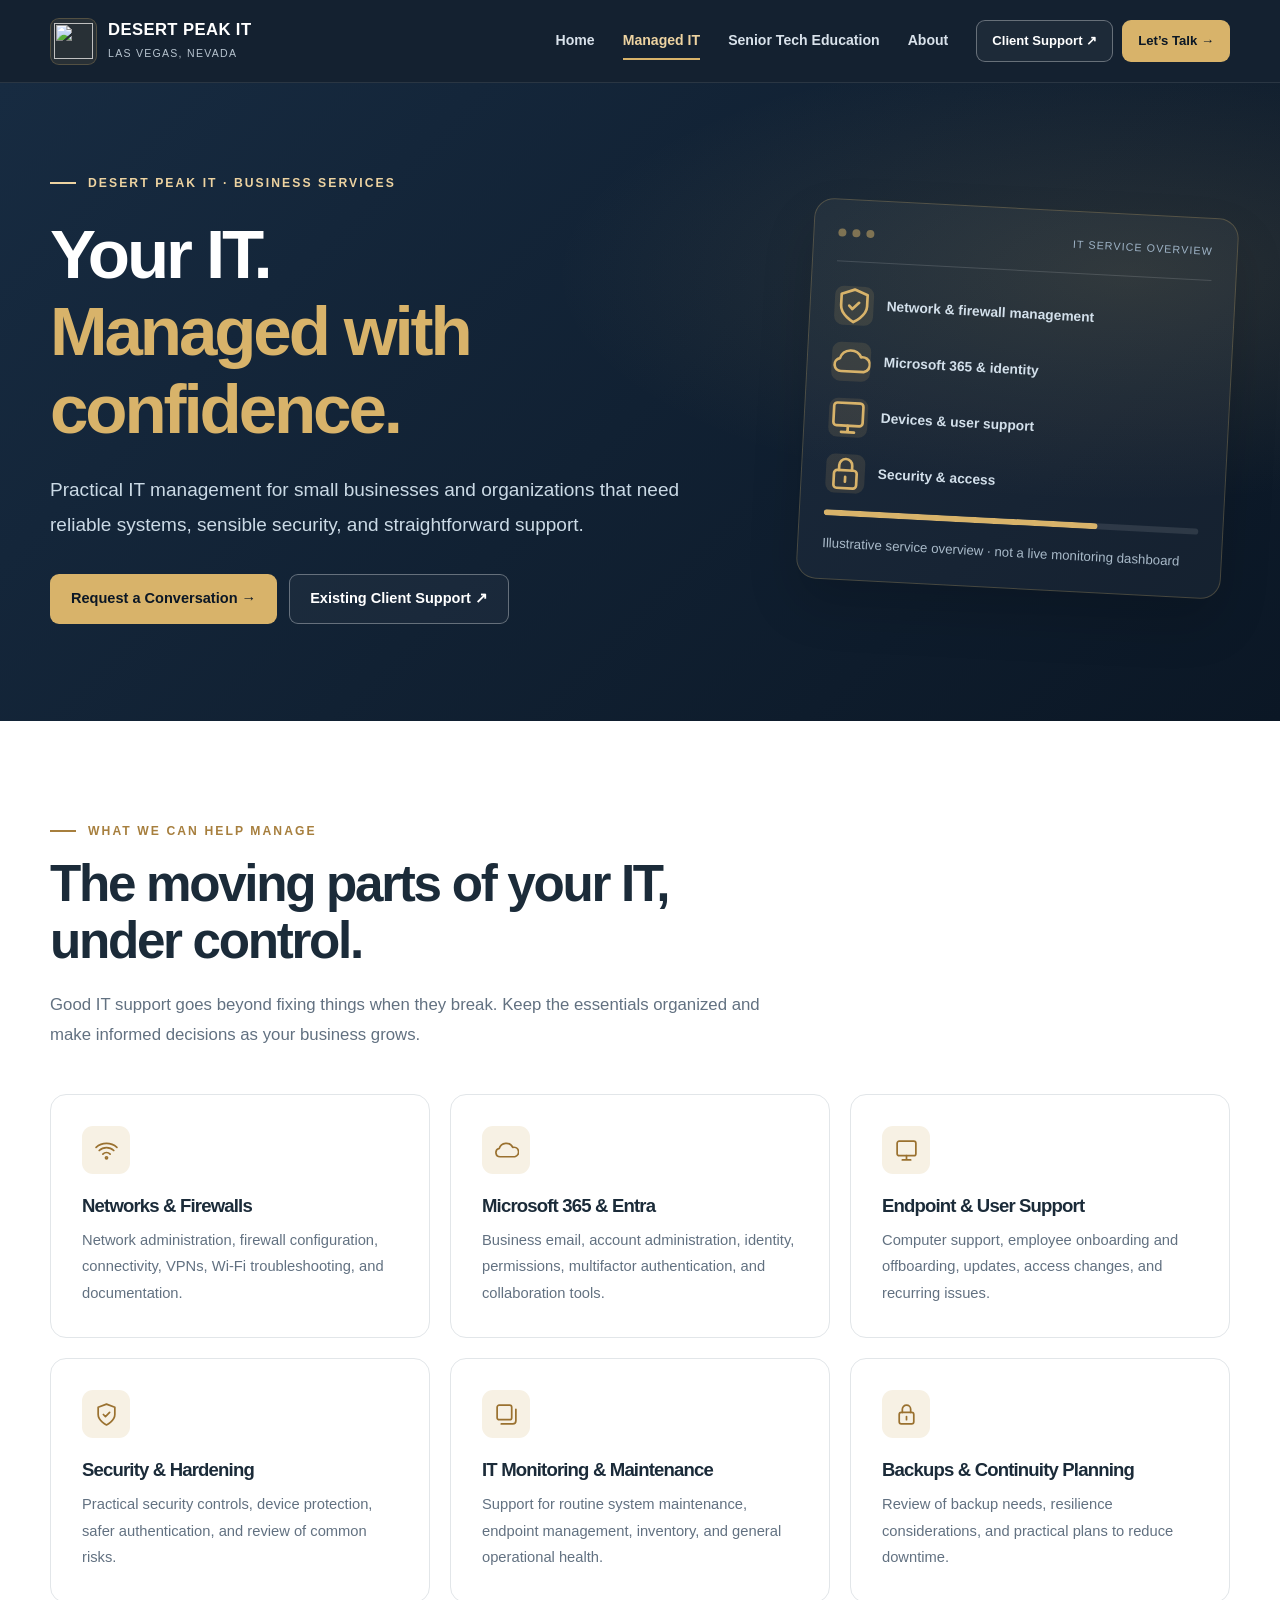
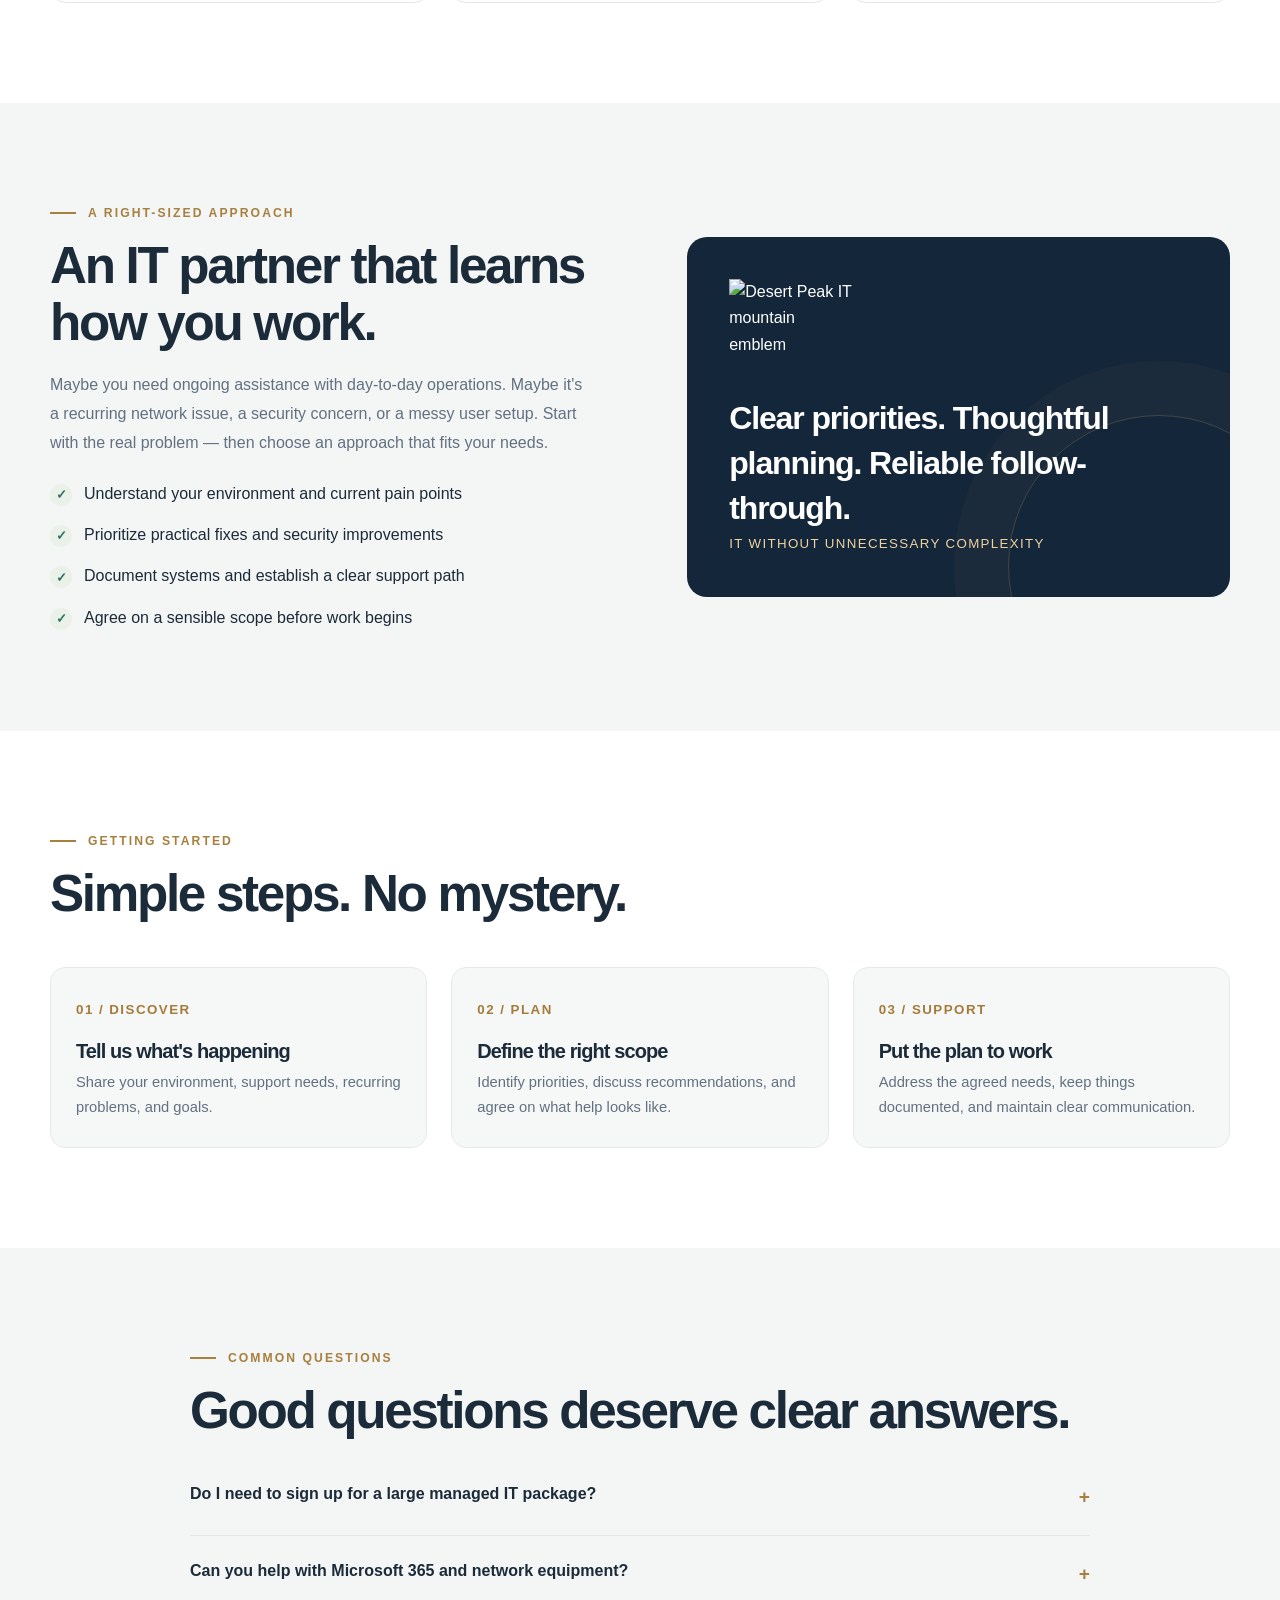
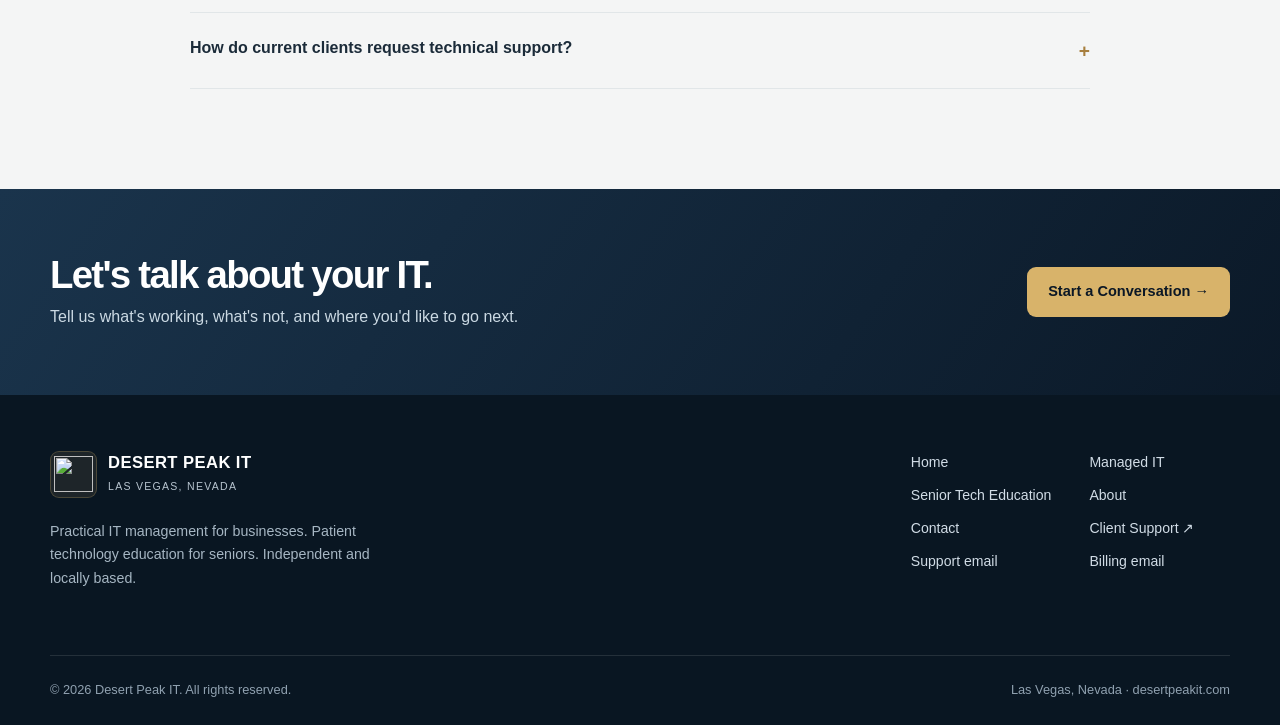
==== managed-it.html @ ee4ab199 "Add files via upload" ====
<!doctype html><html lang="en"><head><meta charset="utf-8"><meta name="viewport" content="width=device-width, initial-scale=1">
 <title>Managed IT Services | Desert Peak IT Las Vegas</title><meta name="description" content="Practical IT management for small businesses: networks, firewalls, Microsoft 365, security, endpoint management, and support in Las Vegas."><meta name="theme-color" content="#14263a">
 <link rel="canonical" href="https://desertpeakit.com/managed-it.html"><meta property="og:type" content="website"><meta property="og:site_name" content="Desert Peak IT"><meta property="og:title" content="Managed IT Services | Desert Peak IT Las Vegas"><meta property="og:description" content="Practical IT management for small businesses: networks, firewalls, Microsoft 365, security, endpoint management, and support in Las Vegas."><meta property="og:url" content="https://desertpeakit.com/managed-it.html"><meta property="og:image" content="https://desertpeakit.com/assets/desert-peak-original-logo.png">
 <link rel="icon" type="image/png" href="assets/logo-mark-gold.png"><link rel="stylesheet" href="styles.css"></head><body class="page-business">
 <a class="skip-link" href="#main">Skip to content</a>
 <header class="site-header"><div class="container nav">
 <a class="brand" href="./index.html" aria-label="Desert Peak IT, homepage"><span class="brand-icon"><img src="assets/logo-mark-gold.png" alt="" width="39" height="36"></span><span><span class="brand-name">DESERT PEAK IT</span><span class="brand-loc">LAS VEGAS, NEVADA</span></span></a>
 <button class="menu-toggle" type="button" data-menu-toggle aria-expanded="false" aria-controls="main-nav">☰ Menu</button>
 <nav class="nav-links" id="main-nav" data-main-nav aria-label="Main navigation">
 <a href="./index.html">Home</a>
 <a href="./managed-it.html" aria-current="page">Managed IT</a>
 <a href="./senior-tech.html">Senior Tech Education</a>
 <a href="./index.html#about">About</a>
 <div class="nav-actions"><a class="button button-outline button-sm" href="https://desertpeakit.atlassian.net/servicedesk/" target="_blank" rel="noopener noreferrer">Client Support ↗</a><a class="button button-primary button-sm" href="./index.html#contact">Let’s Talk →</a></div>
 </nav></div></header><main id="main">
<section class="page-hero"><div class="container page-hero-grid"><div><div class="eyebrow">Desert Peak IT · Business Services</div><h1>Your IT.<br><span class="accent">Managed with confidence.</span></h1><p class="lead">Practical IT management for small businesses and organizations that need reliable systems, sensible security, and straightforward support.</p><div class="actions"><a class="button button-primary" href="mailto:Seth@desertpeakit.com?subject=Business%20IT%20Consultation">Request a Conversation →</a><a class="button button-outline" href="https://desertpeakit.atlassian.net/servicedesk/" target="_blank" rel="noopener noreferrer">Existing Client Support ↗</a></div></div><div class="hero-device" aria-label="Illustration of the services managed by Desert Peak IT"><div class="device-top"><i></i><i></i><i></i><span>IT service overview</span></div><div class="device-body"><div class="device-row"><div class="device-icon"><svg viewBox="0 0 24 24" fill="none" stroke="currentColor" stroke-width="1.65" stroke-linecap="round" stroke-linejoin="round" aria-hidden="true"><path d="M12 22s8-4 8-10V5l-8-3-8 3v7c0 6 8 10 8 10Z"/><path d="m9 12 2 2 4-4"/></svg></div><strong>Network &amp; firewall management</strong></div><div class="device-row"><div class="device-icon"><svg viewBox="0 0 24 24" fill="none" stroke="currentColor" stroke-width="1.65" stroke-linecap="round" stroke-linejoin="round" aria-hidden="true"><path d="M20 18H6a4 4 0 0 1-1-7.9A7 7 0 0 1 18 9a4.5 4.5 0 0 1 2 9Z"/></svg></div><strong>Microsoft 365 &amp; identity</strong></div><div class="device-row"><div class="device-icon"><svg viewBox="0 0 24 24" fill="none" stroke="currentColor" stroke-width="1.65" stroke-linecap="round" stroke-linejoin="round" aria-hidden="true"><rect x="3" y="3" width="18" height="14" rx="2"/><path d="M8 21h8M12 17v4"/></svg></div><strong>Devices &amp; user support</strong></div><div class="device-row"><div class="device-icon"><svg viewBox="0 0 24 24" fill="none" stroke="currentColor" stroke-width="1.65" stroke-linecap="round" stroke-linejoin="round" aria-hidden="true"><rect x="5" y="10" width="14" height="11" rx="2"/><path d="M8 10V7a4 4 0 0 1 8 0v3M12 14v3"/></svg></div><strong>Security &amp; access</strong></div><div class="progress-line"></div><span class="legal-note" style="color:#a9bac9">Illustrative service overview · not a live monitoring dashboard</span></div></div></div></section>
<section class="section"><div class="container"><div class="section-head"><div class="eyebrow">What we can help manage</div><h2>The moving parts of your IT, under control.</h2><p>Good IT support goes beyond fixing things when they break. Keep the essentials organized and make informed decisions as your business grows.</p></div><div class="feature-grid">
<article class="feature"><div class="feature-icon"><svg viewBox="0 0 24 24" fill="none" stroke="currentColor" stroke-width="1.65" stroke-linecap="round" stroke-linejoin="round" aria-hidden="true"><path d="M2 9a15 15 0 0 1 20 0M5 12a10 10 0 0 1 14 0M8.5 15.5a5 5 0 0 1 7 0"/><circle cx="12" cy="19" r="1"/></svg></div><h3>Networks & Firewalls</h3><p>Network administration, firewall configuration, connectivity, VPNs, Wi-Fi troubleshooting, and documentation.</p></article>
<article class="feature"><div class="feature-icon"><svg viewBox="0 0 24 24" fill="none" stroke="currentColor" stroke-width="1.65" stroke-linecap="round" stroke-linejoin="round" aria-hidden="true"><path d="M20 18H6a4 4 0 0 1-1-7.9A7 7 0 0 1 18 9a4.5 4.5 0 0 1 2 9Z"/></svg></div><h3>Microsoft 365 & Entra</h3><p>Business email, account administration, identity, permissions, multifactor authentication, and collaboration tools.</p></article>
<article class="feature"><div class="feature-icon"><svg viewBox="0 0 24 24" fill="none" stroke="currentColor" stroke-width="1.65" stroke-linecap="round" stroke-linejoin="round" aria-hidden="true"><rect x="3" y="3" width="18" height="14" rx="2"/><path d="M8 21h8M12 17v4"/></svg></div><h3>Endpoint & User Support</h3><p>Computer support, employee onboarding and offboarding, updates, access changes, and recurring issues.</p></article>
<article class="feature"><div class="feature-icon"><svg viewBox="0 0 24 24" fill="none" stroke="currentColor" stroke-width="1.65" stroke-linecap="round" stroke-linejoin="round" aria-hidden="true"><path d="M12 22s8-4 8-10V5l-8-3-8 3v7c0 6 8 10 8 10Z"/><path d="m9 12 2 2 4-4"/></svg></div><h3>Security & Hardening</h3><p>Practical security controls, device protection, safer authentication, and review of common risks.</p></article>
<article class="feature"><div class="feature-icon"><svg viewBox="0 0 24 24" fill="none" stroke="currentColor" stroke-width="1.65" stroke-linecap="round" stroke-linejoin="round" aria-hidden="true"><rect x="3" y="3" width="14" height="14" rx="2"/><path d="M7 21h11a3 3 0 0 0 3-3V7"/></svg></div><h3>IT Monitoring & Maintenance</h3><p>Support for routine system maintenance, endpoint management, inventory, and general operational health.</p></article>
<article class="feature"><div class="feature-icon"><svg viewBox="0 0 24 24" fill="none" stroke="currentColor" stroke-width="1.65" stroke-linecap="round" stroke-linejoin="round" aria-hidden="true"><rect x="5" y="10" width="14" height="11" rx="2"/><path d="M8 10V7a4 4 0 0 1 8 0v3M12 14v3"/></svg></div><h3>Backups & Continuity Planning</h3><p>Review of backup needs, resilience considerations, and practical plans to reduce downtime.</p></article>
</div></div></section>
<section class="section section-muted"><div class="container split"><div><div class="eyebrow">A right-sized approach</div><h2>An IT partner that learns how you work.</h2><p class="body-copy">Maybe you need ongoing assistance with day-to-day operations. Maybe it's a recurring network issue, a security concern, or a messy user setup. Start with the real problem — then choose an approach that fits your needs.</p><ul class="check-list"><li>Understand your environment and current pain points</li><li>Prioritize practical fixes and security improvements</li><li>Document systems and establish a clear support path</li><li>Agree on a sensible scope before work begins</li></ul></div><div class="statement-card"><img src="assets/logo-mark-gold.png" alt="Desert Peak IT mountain emblem" width="125" height="115"><blockquote>Clear priorities. Thoughtful planning. Reliable follow-through.</blockquote><small>IT without unnecessary complexity</small></div></div></section>
<section class="section"><div class="container"><div class="section-head"><div class="eyebrow">Getting started</div><h2>Simple steps. No mystery.</h2></div><div class="number-grid"><article class="number-card"><small>01 / DISCOVER</small><h3>Tell us what's happening</h3><p>Share your environment, support needs, recurring problems, and goals.</p></article><article class="number-card"><small>02 / PLAN</small><h3>Define the right scope</h3><p>Identify priorities, discuss recommendations, and agree on what help looks like.</p></article><article class="number-card"><small>03 / SUPPORT</small><h3>Put the plan to work</h3><p>Address the agreed needs, keep things documented, and maintain clear communication.</p></article></div></div></section>
<section class="section section-muted"><div class="container faq"><div class="eyebrow">Common questions</div><h2>Good questions deserve clear answers.</h2><details><summary>Do I need to sign up for a large managed IT package?</summary><p>Not necessarily. Start by describing what you need. We can discuss a reasonable service scope before making any commitments.</p></details><details><summary>Can you help with Microsoft 365 and network equipment?</summary><p>Microsoft 365 administration, identity and access, networks, firewall management, and user support are core focus areas.</p></details><details><summary>How do current clients request technical support?</summary><p>Use the <a href="https://desertpeakit.atlassian.net/servicedesk/" target="_blank" rel="noopener noreferrer" style="text-decoration:underline">Desert Peak IT support portal</a> or email Support@desertpeakit.com, depending on your support arrangements.</p></details></div></section>
<section class="cta-band"><div class="container"><div><h2>Let's talk about your IT.</h2><p>Tell us what's working, what's not, and where you'd like to go next.</p></div><a class="button button-primary" href="mailto:Seth@desertpeakit.com?subject=Business%20IT%20Consultation">Start a Conversation →</a></div></section></main><footer class="site-footer"><div class="container"><div class="footer-top">
 <div><a class="brand" href="./index.html" aria-label="Desert Peak IT homepage"><span class="brand-icon"><img src="assets/logo-mark-gold.png" alt="" width="39" height="36"></span><span><span class="brand-name">DESERT PEAK IT</span><span class="brand-loc">LAS VEGAS, NEVADA</span></span></a><p class="footer-blurb">Practical IT management for businesses. Patient technology education for seniors. Independent and locally based.</p></div>
 <nav class="footer-links" aria-label="Footer navigation"><a href="./index.html">Home</a><a href="./managed-it.html">Managed IT</a><a href="./senior-tech.html">Senior Tech Education</a><a href="./index.html#about">About</a><a href="./index.html#contact">Contact</a><a href="https://desertpeakit.atlassian.net/servicedesk/" target="_blank" rel="noopener noreferrer">Client Support ↗</a><a href="mailto:Support@desertpeakit.com">Support email</a><a href="mailto:Billing@desertpeakit.com">Billing email</a></nav>
 </div><div class="footer-bottom"><span>© <span data-year>2026</span> Desert Peak IT. All rights reserved.</span><span>Las Vegas, Nevada · desertpeakit.com</span></div></div></footer><script src="script.js" defer></script></body></html>
---- styles.css ----
/* Desert Peak IT | static site, no framework or external dependencies */
:root{--navy:#14263a;--navy-dark:#0b1725;--navy-mid:#1b334b;--gold:#d8b36a;--gold-light:#edd3a1;--cream:#f8f5ed;--paper:#f3f5f6;--ink:#1b2b39;--muted:#627181;--line:rgba(20,38,58,.13);--radius:20px;--max:1180px}
*{box-sizing:border-box}html{scroll-behavior:smooth;scroll-padding-top:95px}body{margin:0;font-family:Inter,ui-sans-serif,-apple-system,BlinkMacSystemFont,"Segoe UI",Arial,sans-serif;color:var(--ink);background:#fff;line-height:1.65;-webkit-font-smoothing:antialiased}a{color:inherit;text-decoration:none}img{max-width:100%;display:block}button{font:inherit}a:focus-visible,button:focus-visible{outline:3px solid var(--gold);outline-offset:4px}.container{width:min(var(--max),calc(100% - 48px));margin-inline:auto}.skip-link{position:absolute;top:-100px;left:12px;z-index:999;padding:10px 16px;background:#fff;color:var(--ink)}.skip-link:focus{top:12px}.eyebrow{color:#a77f3e;font-size:.76rem;font-weight:800;letter-spacing:.17em;text-transform:uppercase;display:flex;align-items:center;gap:12px}.eyebrow:before{content:"";width:26px;height:2px;background:currentColor;flex:none}.eyebrow.light{color:var(--gold-light)}h1,h2,h3,p{margin-top:0}h1,h2,h3{letter-spacing:-.045em;line-height:1.12}h1{font-size:clamp(3.1rem,6.1vw,5.55rem);font-weight:810;margin:23px 0 25px}h2{font-size:clamp(2.15rem,4vw,3.55rem);margin:14px 0 20px}h3{font-size:1.25rem;margin:0 0 10px}.lead{font-size:clamp(1.04rem,1.55vw,1.19rem);line-height:1.8}.body-copy{color:var(--muted);line-height:1.8}.accent{color:var(--gold)}.button{display:inline-flex;align-items:center;justify-content:center;gap:12px;min-height:50px;padding:13px 20px;border-radius:9px;border:1px solid transparent;font-size:.91rem;font-weight:750;line-height:1.35;transition:transform .2s,background .2s,border-color .2s,box-shadow .2s;cursor:pointer}.button:hover{transform:translateY(-2px)}.button-primary{background:var(--gold);color:var(--navy-dark)}.button-primary:hover{background:var(--gold-light);box-shadow:0 9px 24px rgba(216,179,106,.17)}.button-outline{border-color:rgba(255,255,255,.33);color:#fff;background:rgba(255,255,255,.04)}.button-outline:hover{background:rgba(255,255,255,.11)}.button-ink{background:var(--navy);color:#fff}.button-ink:hover{background:var(--navy-mid)}.button-soft{background:#fff;color:var(--ink);border-color:#d9e1e8}.button-soft:hover{border-color:var(--gold)}.button-sm{padding:10px 15px;min-height:42px;font-size:.82rem}.site-header{position:sticky;top:0;z-index:100;background:rgba(13,26,42,.97);border-bottom:1px solid rgba(255,255,255,.095);backdrop-filter:blur(15px)}.nav{min-height:82px;display:flex;align-items:center;justify-content:space-between;gap:22px}.brand{display:inline-flex;gap:11px;align-items:center;flex:none}.brand-icon{width:47px;height:47px;display:grid;place-items:center;background:rgba(216,179,106,.10);border:1px solid rgba(216,179,106,.24);border-radius:9px}.brand-icon img{width:39px;height:36px;object-fit:contain}.brand-name{display:block;font-size:1.04rem;font-weight:850;color:white;line-height:1.18;letter-spacing:.025em}.brand-loc{display:block;font-size:.66rem;color:#b7c4cf;letter-spacing:.12em;text-transform:uppercase;margin-top:5px}.nav-links{display:flex;align-items:center;gap:28px;color:#d9e2eb;font-size:.88rem;font-weight:550}.nav-links>a:not(.button){padding:10px 0;position:relative}.nav-links>a:not(.button):hover,.nav-links>a[aria-current="page"]{color:var(--gold-light)}.nav-links>a[aria-current="page"]:after{content:"";position:absolute;bottom:3px;left:0;right:0;height:2px;background:var(--gold)}.nav-actions{display:flex;gap:9px;align-items:center}.menu-toggle{display:none;border:1px solid rgba(255,255,255,.3);border-radius:9px;color:#fff;background:transparent;padding:11px 14px;cursor:pointer}.hero{background:radial-gradient(ellipse at 74% 22%,rgba(216,179,106,.13),transparent 39%),linear-gradient(135deg,#14263a 0%,#0b1725 84%);color:white;position:relative;overflow:hidden}.hero:after{content:"";position:absolute;inset:auto -200px -330px auto;width:650px;height:650px;border:1px solid rgba(216,179,106,.13);border-radius:50%;box-shadow:0 0 0 66px rgba(216,179,106,.025),0 0 0 135px rgba(216,179,106,.018);pointer-events:none}.hero-content{position:relative;z-index:1;display:grid;grid-template-columns:1.06fr .94fr;align-items:center;gap:6%;padding:102px 0 108px}.hero-copy{max-width:610px}.hero-copy .lead{color:#c8d6e3;max-width:555px}.hero .eyebrow{color:var(--gold-light)}.actions{display:flex;gap:12px;flex-wrap:wrap;margin-top:32px}.small-note{font-size:.83rem;color:#adbfd0;margin-top:25px}.hero-art{min-height:455px;display:flex;align-items:center;justify-content:center;position:relative}.orbit{position:absolute;border:1px solid rgba(216,179,106,.20);border-radius:50%;aspect-ratio:1}.orbit.o1{width:88%;max-width:440px}.orbit.o2{width:67%;max-width:335px}.orbit.o3{width:46%;max-width:245px}.orbit-dot{width:9px;height:9px;border-radius:50%;background:var(--gold);position:absolute;z-index:1;box-shadow:0 0 24px rgba(216,179,106,.65)}.orbit-dot.d1{top:12%;right:24%}.orbit-dot.d2{bottom:19%;left:11%}.brand-hero{position:relative;z-index:2;display:grid;place-items:center;width:52%;aspect-ratio:1;border:1px solid rgba(216,179,106,.32);border-radius:24px;background:linear-gradient(150deg,rgba(255,255,255,.11),rgba(255,255,255,.017));box-shadow:0 28px 90px rgba(0,0,0,.32);backdrop-filter:blur(6px);transform:rotate(-4deg)}.brand-hero img{width:78%;filter:drop-shadow(0 14px 24px rgba(0,0,0,.14));transform:rotate(4deg)}.floating-chip{position:absolute;z-index:4;display:flex;align-items:center;gap:10px;background:#1c3349;border:1px solid rgba(255,255,255,.13);box-shadow:0 12px 30px rgba(0,0,0,.24);padding:11px 16px;border-radius:11px;color:#ecf3f7;font-size:.78rem;font-weight:650}.floating-chip svg{width:19px;height:19px;color:var(--gold)}.floating-chip.one{top:16%;left:-2%}.floating-chip.two{right:-3%;bottom:19%}.trust-strip{background:#0e1d2d;border-top:1px solid rgba(255,255,255,.07);color:#c8d5df;padding:21px 0}.trust-strip .container{display:flex;align-items:center;justify-content:space-between;gap:20px;flex-wrap:wrap;font-size:.82rem}.trust-strip strong{color:var(--gold-light);font-size:.72rem;text-transform:uppercase;letter-spacing:.12em}.trust-strip span{display:flex;gap:9px;align-items:center}.trust-strip span:before{content:"✦";color:var(--gold);font-size:.72rem}.section{padding:100px 0}.section-tight{padding:75px 0}.section-muted{background:#f4f5f5}.section-dark{background:var(--navy);color:#fff}.section-cream{background:var(--cream)}.section-head{max-width:740px;margin-bottom:44px}.section-head p{color:var(--muted);font-size:1.05rem;line-height:1.8}.section-dark .section-head p{color:#c2d0de}.two-paths{display:grid;grid-template-columns:1fr 1fr;gap:22px}.path-card{min-height:400px;border-radius:20px;display:flex;flex-direction:column;justify-content:space-between;padding:34px;position:relative;overflow:hidden;transition:transform .25s,box-shadow .25s}.path-card:hover{transform:translateY(-5px);box-shadow:0 18px 38px rgba(14,30,46,.12)}.path-card.business{background:#162b41;color:white}.path-card.business:after{content:"";position:absolute;width:345px;height:345px;border:1px solid rgba(216,179,106,.19);border-radius:50%;right:-160px;top:-125px;box-shadow:0 0 0 55px rgba(216,179,106,.04)}.path-card.education{background:#e9eee7;color:#243b36}.path-card.education:after{content:"";position:absolute;width:290px;height:290px;border:1px solid rgba(66,111,97,.23);border-radius:50%;right:-123px;top:-83px;box-shadow:0 0 0 46px rgba(66,111,97,.04)}.path-card>*{position:relative;z-index:1}.path-card .path-icon{height:57px;width:57px;display:grid;place-items:center;border-radius:14px}.path-icon svg{height:30px;width:30px}.path-card.business .path-icon{color:var(--gold);background:rgba(216,179,106,.12)}.path-card.education .path-icon{color:#316659;background:rgba(49,102,89,.1)}.path-card h3{font-size:2rem;margin:28px 0 12px}.path-card p{max-width:410px;line-height:1.76}.path-card.business p{color:#cbd7e2}.path-card.education p{color:#4b615a}.path-link{display:inline-flex;align-items:center;gap:11px;font-weight:800;margin-top:24px}.path-card.business .path-link{color:var(--gold-light)}.path-card.education .path-link{color:#316659}.feature-grid{display:grid;grid-template-columns:repeat(3,1fr);gap:20px}.feature{padding:31px;border:1px solid #e2e6e9;border-radius:16px;background:#fff}.feature-icon{width:48px;height:48px;background:#f7f1e4;border-radius:11px;color:#9a712f;display:grid;place-items:center;margin-bottom:22px}.feature-icon svg{width:25px;height:25px}.feature h3{font-size:1.16rem}.feature p{color:var(--muted);font-size:.92rem;line-height:1.8;margin-bottom:0}.split{display:grid;grid-template-columns:1fr 1fr;gap:8%;align-items:center}.statement-card{background:#14263a;color:white;padding:42px;border-radius:20px;min-height:360px;display:flex;flex-direction:column;justify-content:space-between;position:relative;overflow:hidden}.statement-card:after{content:"";position:absolute;width:300px;height:300px;right:-80px;bottom:-120px;border:1px solid rgba(216,179,106,.23);border-radius:50%;box-shadow:0 0 0 54px rgba(216,179,106,.035)}.statement-card>img{width:125px;max-height:115px;object-fit:contain}.statement-card blockquote{margin:0;font-size:clamp(1.4rem,2.5vw,2rem);font-weight:720;letter-spacing:-.035em;line-height:1.4;position:relative;z-index:1}.statement-card small{color:var(--gold-light);letter-spacing:.1em;text-transform:uppercase}.check-list{list-style:none;margin:23px 0 0;padding:0;display:grid;gap:15px}.check-list li{display:flex;gap:12px;align-items:flex-start}.check-list li:before{content:"✓";display:grid;place-items:center;flex:none;width:22px;height:22px;border-radius:50%;background:#e9f1e9;color:#2d725f;font-size:.82rem;font-weight:900;margin-top:3px}.cta-band{background:linear-gradient(125deg,#1a344c,#0b1928);color:#fff;padding:64px 0}.cta-band .container{display:flex;justify-content:space-between;align-items:center;gap:30px}.cta-band h2{margin:0 0 8px;font-size:clamp(1.8rem,3vw,2.65rem)}.cta-band p{color:#cbd9e3;max-width:690px;margin:0}.contact-section{background:#fafafa}.contact-grid{display:grid;grid-template-columns:.95fr 1.05fr;gap:8%}.contact-address{display:flex;flex-direction:column;gap:14px;margin-top:27px}.contact-address a{font-weight:750;color:var(--navy)}.contact-address a:hover{text-decoration:underline}.contact-option-list{display:grid;gap:12px}.contact-option{display:flex;justify-content:space-between;align-items:center;gap:22px;padding:22px;background:#fff;border:1px solid #dfe5e9;border-radius:13px;transition:border .2s,transform .2s,box-shadow .2s}.contact-option:hover{border-color:var(--gold);box-shadow:0 10px 24px rgba(10,32,50,.055);transform:translateY(-2px)}.contact-option strong{display:block;font-size:1rem}.contact-option small{display:block;color:var(--muted);margin-top:3px;line-height:1.55}.contact-option>span:last-child{color:#a77f3e;font-size:1.5rem}.fine-print{font-size:.81rem;color:var(--muted)}.site-footer{background:#091622;color:#d1dce6;padding:56px 0 25px}.footer-top{display:flex;justify-content:space-between;gap:40px}.footer-blurb{font-size:.89rem;max-width:330px;color:#a6b6c3;margin:19px 0}.footer-links{display:grid;grid-template-columns:1fr 1fr;gap:10px 38px;align-content:start;font-size:.88rem}.footer-links a:hover{color:var(--gold)}.footer-bottom{display:flex;justify-content:space-between;border-top:1px solid rgba(255,255,255,.11);padding-top:23px;margin-top:46px;color:#90a1b0;font-size:.8rem;gap:20px}.page-hero{color:#fff;background:radial-gradient(ellipse at 88% 30%,rgba(216,179,106,.13),transparent 36%),linear-gradient(135deg,#172b41,#0b1725);padding:90px 0 97px;position:relative;overflow:hidden}.page-hero-grid{display:grid;grid-template-columns:1.2fr .8fr;align-items:center;gap:10%}.page-hero h1{font-size:clamp(3rem,5.4vw,5rem)}.page-hero .lead{color:#cbdae6}.page-hero .eyebrow{color:var(--gold-light)}.hero-device{border:1px solid rgba(216,179,106,.25);border-radius:20px;padding:24px;background:rgba(255,255,255,.04);box-shadow:0 25px 50px rgba(0,0,0,.15);transform:rotate(3deg)}.device-top{display:flex;align-items:center;gap:6px;padding-bottom:19px;border-bottom:1px solid rgba(255,255,255,.14)}.device-top i{width:8px;height:8px;background:rgba(216,179,106,.5);border-radius:50%}.device-top span{margin-left:auto;font-size:.67rem;color:#9fb4c7;text-transform:uppercase;letter-spacing:.1em}.device-body{display:grid;gap:17px;padding-top:24px}.device-row{display:flex;gap:13px;align-items:center;font-size:.86rem;color:#d3e0eb}.device-icon{height:39px;width:39px;border-radius:9px;background:rgba(216,179,106,.13);display:grid;place-items:center;color:var(--gold);font-size:1.1rem}.device-body .progress-line{height:6px;background:rgba(255,255,255,.10);border-radius:10px;overflow:hidden}.device-body .progress-line:after{content:"";width:73%;height:100%;background:var(--gold);display:block;border-radius:10px}.number-grid{display:grid;grid-template-columns:repeat(3,1fr);gap:24px}.number-card{padding:28px 25px;background:#f6f7f7;border-radius:15px;border:1px solid #e6e9eb}.number-card small{color:#a47b3a;letter-spacing:.11em;font-weight:800}.number-card h3{margin:18px 0 8px}.number-card p{color:var(--muted);font-size:.92rem;margin:0}.faq{max-width:900px}.faq details{border-bottom:1px solid #e1e6e8;padding:22px 0}.faq summary{font-weight:750;cursor:pointer;list-style:none;display:flex;justify-content:space-between;gap:20px}.faq summary:after{content:'+';color:#a77f3e;font-size:1.2rem}.faq details[open] summary:after{content:'−'}.faq details p{color:var(--muted);margin:12px 0 0;max-width:760px}.page-senior{background:#fff}.page-senior .page-hero{background:radial-gradient(circle at 93% 18%,rgba(66,111,97,.13),transparent 38%),linear-gradient(125deg,#f9f6ee,#e9ede5);color:#243a35}.page-senior .page-hero h1{color:#213c34}.page-senior .page-hero .eyebrow{color:#407263}.page-senior .page-hero .lead{color:#53675e}.page-senior .page-hero .button-primary{background:#335f53;color:white}.page-senior .page-hero .button-primary:hover{background:#264a41}.page-senior .page-hero .button-outline{border-color:#b6c6bc;color:#28483e;background:transparent}.page-senior .page-hero .button-outline:hover{background:rgba(48,94,80,.08)}.learning-art{background:#fff;border:1px solid #dee6de;box-shadow:0 30px 60px rgba(43,84,66,.12);border-radius:22px;padding:28px;position:relative;transform:rotate(2deg)}.learning-art .topline{display:flex;justify-content:space-between;color:#42685b;font-size:.72rem;font-weight:800;letter-spacing:.11em;text-transform:uppercase;align-items:center}.learning-art .topline img{width:43px;max-height:36px;object-fit:contain}.learning-art .lesson-title{font-size:1.65rem;line-height:1.28;font-weight:800;margin:29px 0 12px;letter-spacing:-.04em}.learning-art p{font-size:.94rem;color:#60726c}.lesson-row{display:flex;gap:12px;align-items:center;padding:13px;margin-top:10px;border:1px solid #e5eee7;border-radius:10px;font-size:.88rem}.lesson-row span:first-child{width:29px;height:29px;display:grid;place-items:center;border-radius:50%;background:#e9f2ec;color:#38685a;font-weight:800}.senior-icon{background:#e6efe7;color:#316659}.senior-grid .feature-icon{background:#e6efe7;color:#316659}.page-senior .statement-card{background:#315c50}.page-senior .cta-band{background:linear-gradient(130deg,#2e6051,#203d35)}.page-senior .cta-band .button-primary{background:#f2e3ba}.intro-illustration{display:flex;align-items:center;gap:18px;flex-wrap:wrap}.intro-illustration img{max-height:100px;max-width:115px}.mini-divider{display:block;width:43px;height:3px;background:var(--gold);margin:23px 0}.section-pair{display:flex;gap:20px;align-items:center;flex-wrap:wrap}.service-note{padding:16px 20px;background:#f4f7f4;border-left:3px solid #7ea28e;color:#46665a;border-radius:0 10px 10px 0;font-size:.87rem}.legal-note{font-size:.83rem;color:#6d7b85}.tag{display:inline-flex;align-items:center;font-size:.72rem;font-weight:800;text-transform:uppercase;letter-spacing:.08em;color:#a5824c;border:1px solid rgba(216,179,106,.4);padding:6px 10px;border-radius:100px}
@media(max-width:1100px){.nav-links{gap:17px}.nav-actions .button-sm{padding:10px 12px}.hero-content{gap:3%}}
@media(max-width:920px){.nav{min-height:73px}.menu-toggle{display:inline-flex;align-items:center;gap:8px}.nav-links{display:none;position:absolute;left:0;right:0;top:100%;padding:20px 24px 27px;flex-direction:column;align-items:stretch;gap:6px;background:#101f2f;border-bottom:1px solid rgba(255,255,255,.18);box-shadow:0 18px 26px rgba(0,0,0,.22)}.nav-links.open{display:flex}.nav-links a:not(.button){padding:12px 0}.nav-actions{flex-direction:column;align-items:stretch;padding-top:12px}.nav-actions .button{width:100%}.hero-content,.page-hero-grid{grid-template-columns:1fr;padding-top:70px;padding-bottom:75px}.hero-art{min-height:340px;max-width:570px;width:100%;justify-self:center}.hero-copy{max-width:690px}.page-hero{padding:0}.hero-device,.learning-art{max-width:520px;width:100%;margin:0 auto}.split,.contact-grid{grid-template-columns:1fr;gap:38px}.footer-top{flex-wrap:wrap}}
@media(max-width:670px){.container{width:calc(100% - 36px)}.brand-name{font-size:.91rem}.brand-loc{font-size:.6rem}.brand-icon{width:39px;height:39px}.brand-icon img{width:34px;height:33px}.menu-toggle{padding:9px 11px;font-size:.88rem}.hero-content{padding:60px 0 56px}.hero-art{min-height:310px}.brand-hero{width:57%}.floating-chip.one{top:10%;left:0}.floating-chip.two{bottom:8%;right:0}h1{font-size:clamp(2.75rem,11vw,3.75rem)}.lead{font-size:1rem}.actions{flex-direction:column;align-items:stretch}.actions .button{text-align:center}.trust-strip .container{justify-content:flex-start;gap:12px 24px}.section{padding:68px 0}.section-tight{padding:55px 0}.section-head{margin-bottom:26px}.two-paths,.feature-grid,.number-grid{grid-template-columns:1fr}.path-card{min-height:315px;padding:27px}.feature{padding:25px}.cta-band{padding:49px 0}.cta-band .container{flex-direction:column;align-items:flex-start}.statement-card{padding:30px;min-height:310px}.site-footer{padding-top:45px}.footer-links{gap:12px 26px}.footer-bottom{flex-direction:column;gap:8px}.learning-art{transform:none}.hero-device{transform:none}.page-hero-grid{padding:62px 0}.page-hero h1{font-size:clamp(2.7rem,10.5vw,4rem)}}
@media(prefers-reduced-motion:reduce){html{scroll-behavior:auto}*,*::before,*::after{transition:none!important;animation:none!important}}
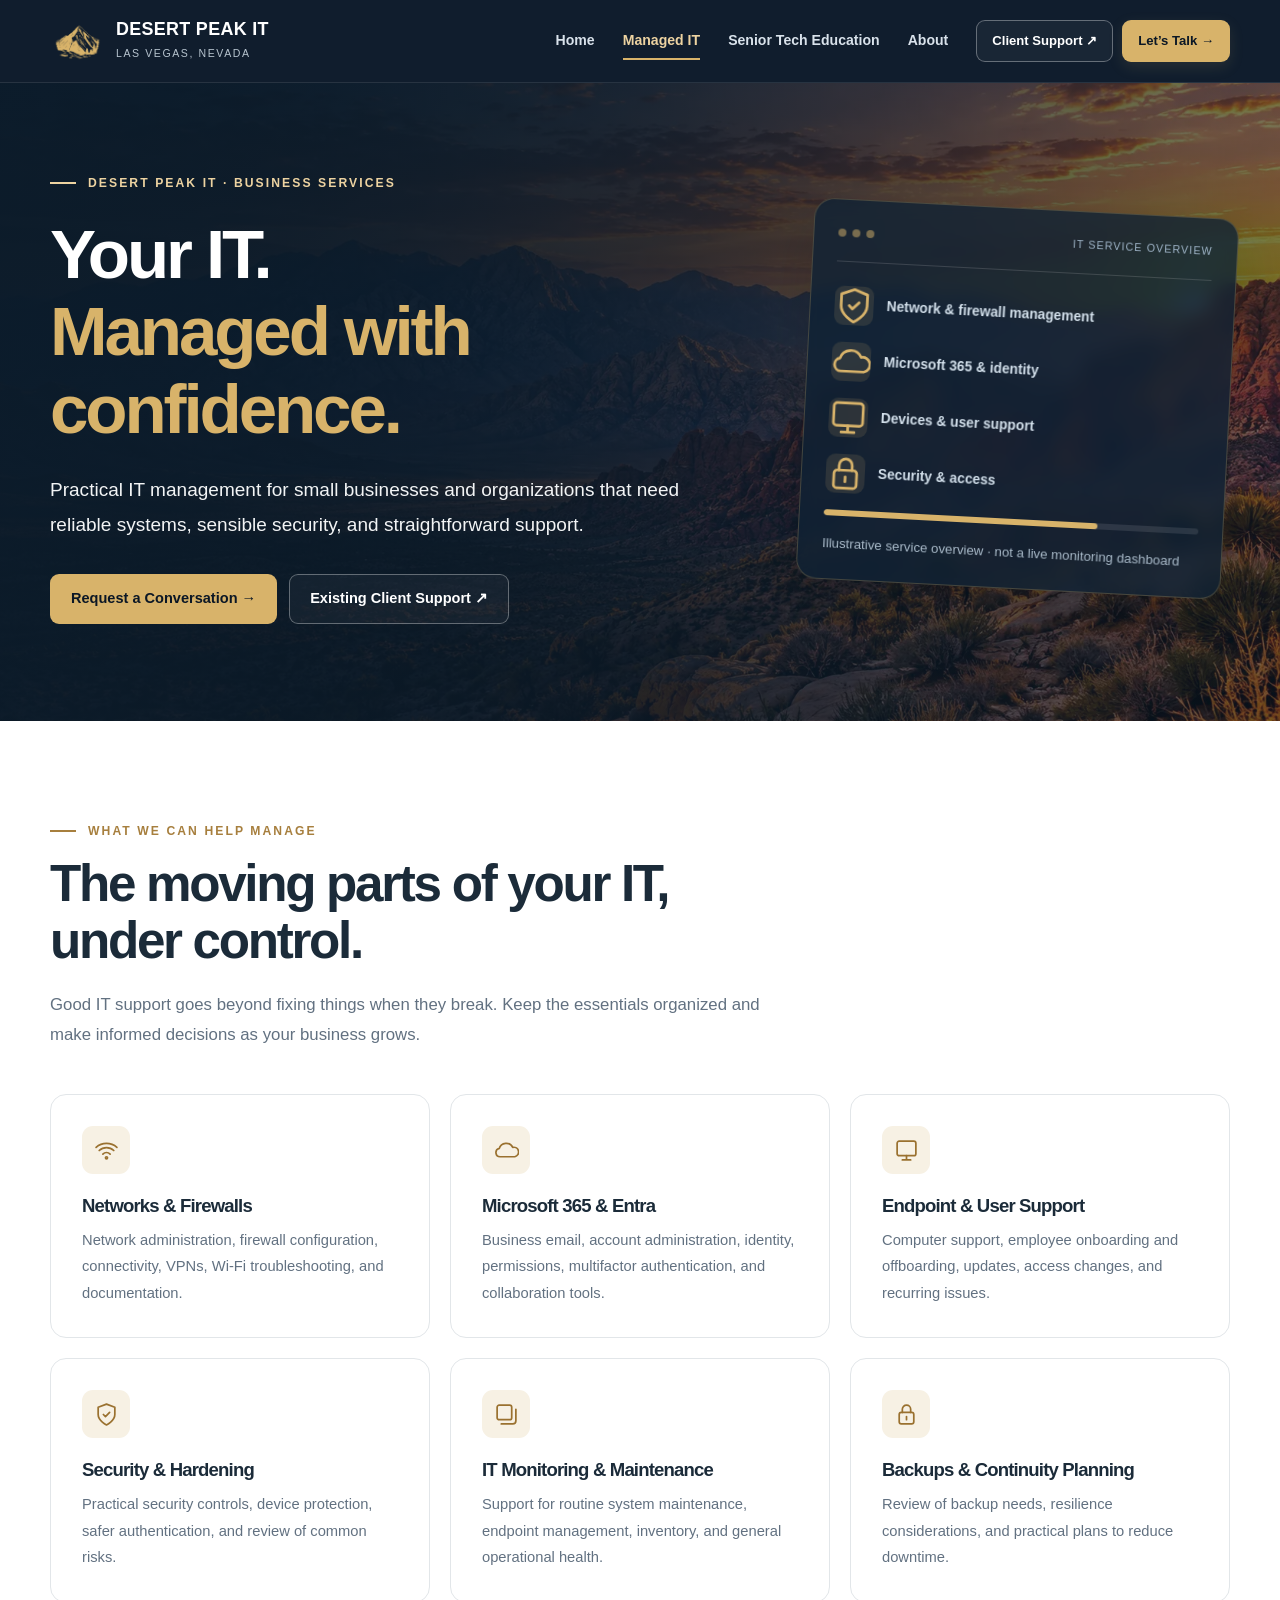
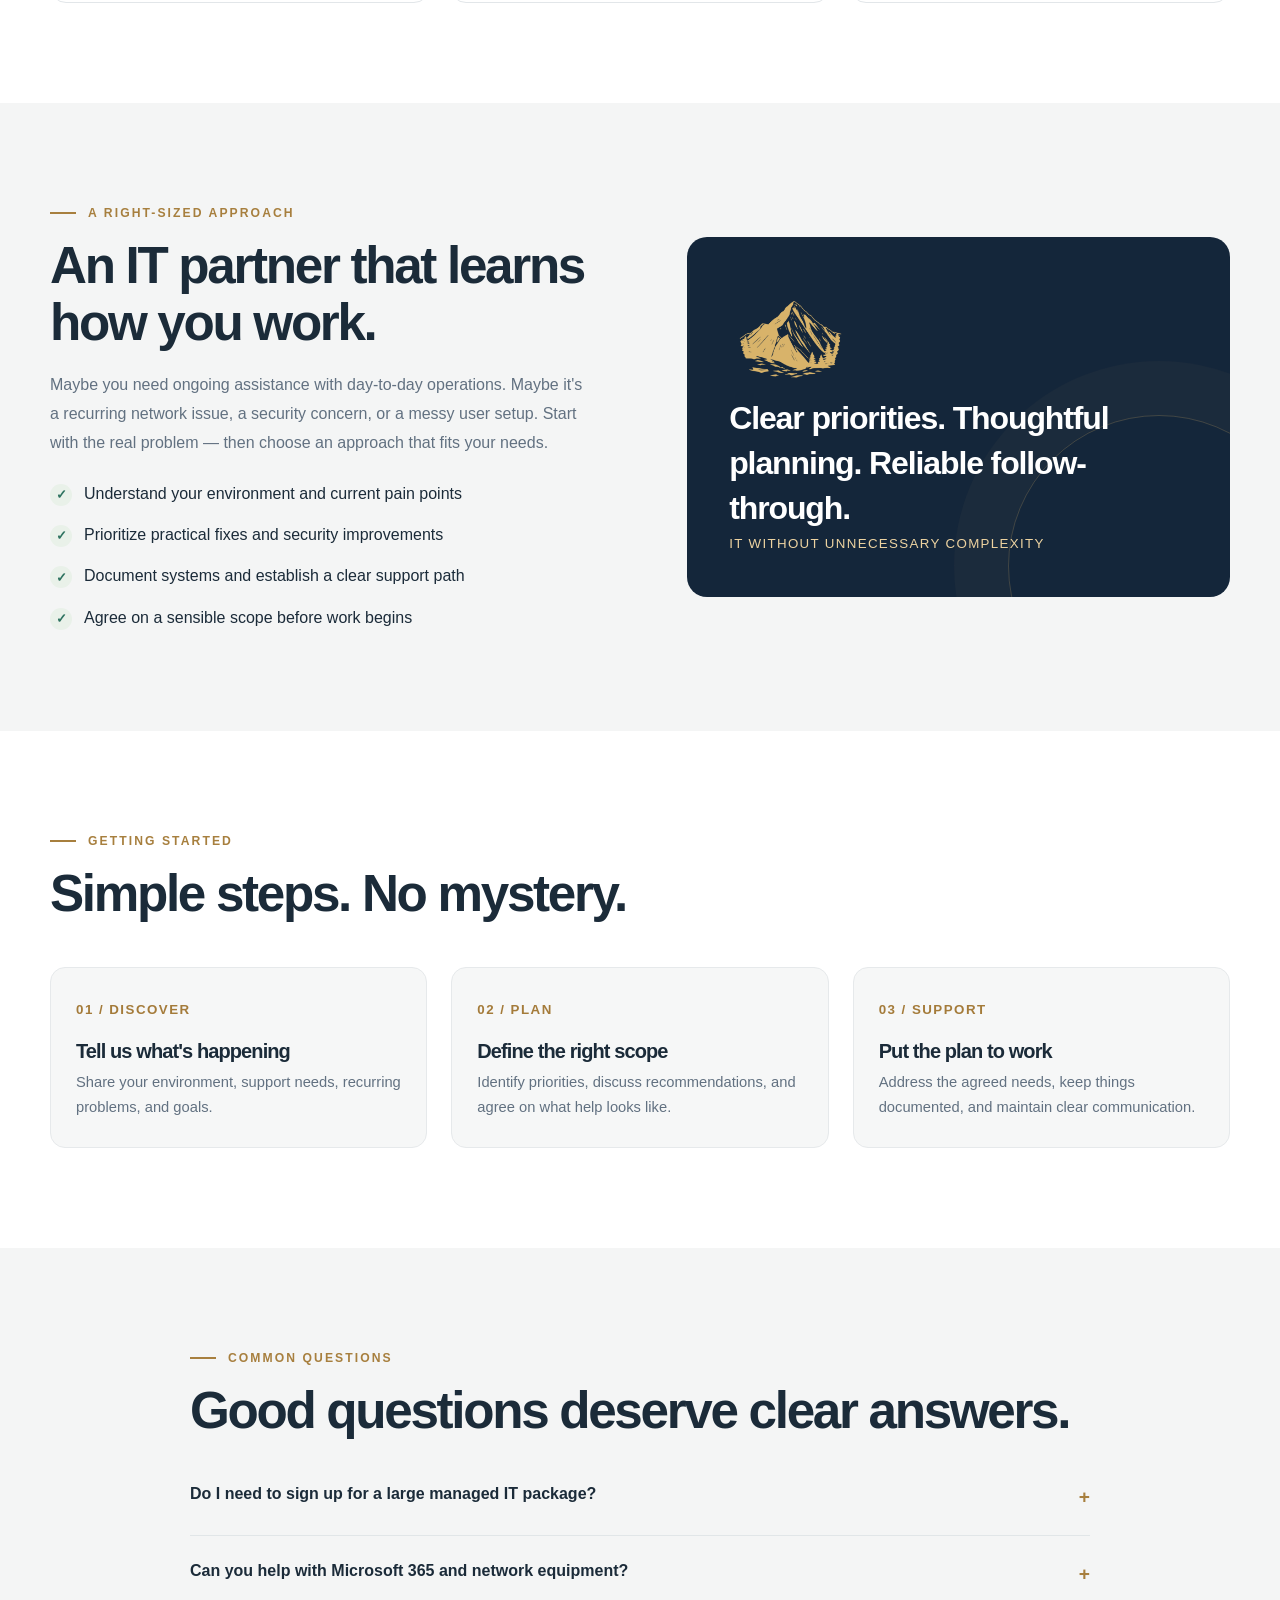
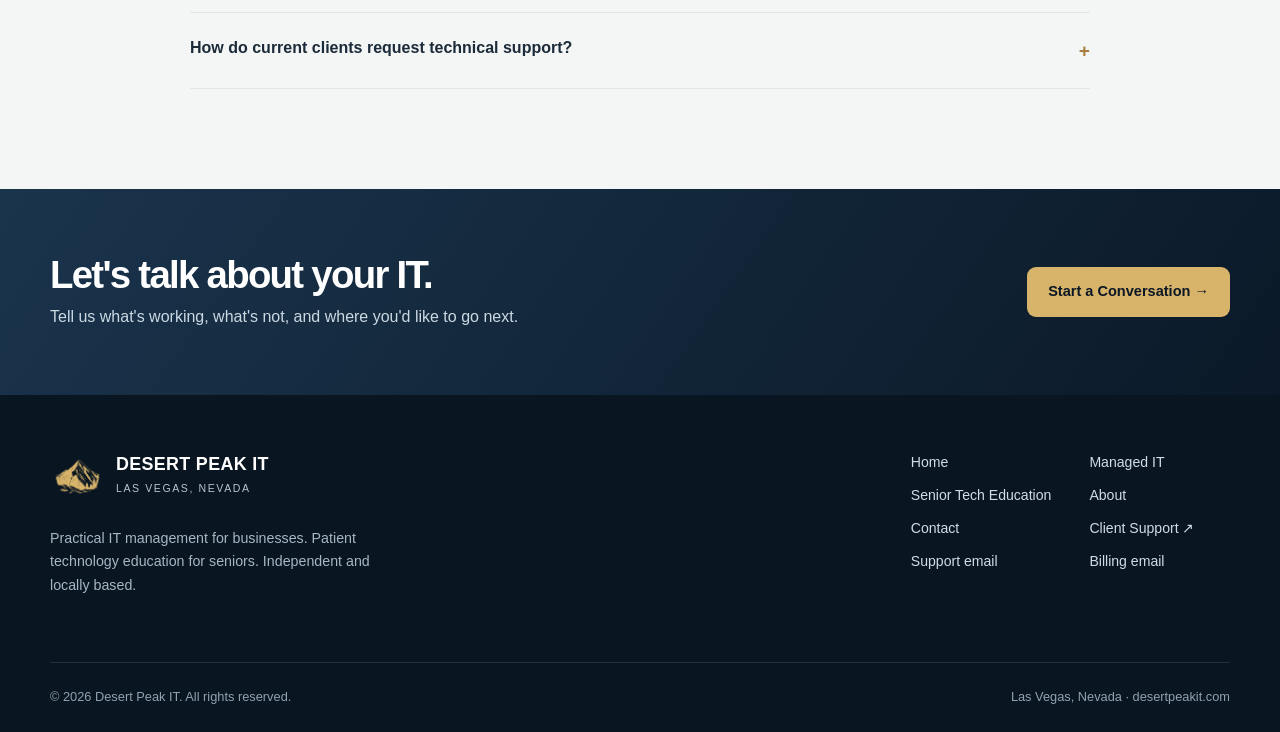
==== commit e3842b69: "Add files via upload" ====
--- a/managed-it.html
+++ b/managed-it.html
@@ -1,10 +1,65 @@
 <!doctype html><html lang="en"><head><meta charset="utf-8"><meta name="viewport" content="width=device-width, initial-scale=1">
  <title>Managed IT Services | Desert Peak IT Las Vegas</title><meta name="description" content="Practical IT management for small businesses: networks, firewalls, Microsoft 365, security, endpoint management, and support in Las Vegas."><meta name="theme-color" content="#14263a">
- <link rel="canonical" href="https://desertpeakit.com/managed-it.html"><meta property="og:type" content="website"><meta property="og:site_name" content="Desert Peak IT"><meta property="og:title" content="Managed IT Services | Desert Peak IT Las Vegas"><meta property="og:description" content="Practical IT management for small businesses: networks, firewalls, Microsoft 365, security, endpoint management, and support in Las Vegas."><meta property="og:url" content="https://desertpeakit.com/managed-it.html"><meta property="og:image" content="https://desertpeakit.com/assets/desert-peak-original-logo.png">
- <link rel="icon" type="image/png" href="assets/logo-mark-gold.png"><link rel="stylesheet" href="styles.css"></head><body class="page-business">
+ <link rel="canonical" href="https://desertpeakit.com/managed-it.html"><meta property="og:type" content="website"><meta property="og:site_name" content="Desert Peak IT"><meta property="og:title" content="Managed IT Services | Desert Peak IT Las Vegas"><meta property="og:description" content="Practical IT management for small businesses: networks, firewalls, Microsoft 365, security, endpoint management, and support in Las Vegas."><meta property="og:url" content="https://desertpeakit.com/managed-it.html">
+ <link rel="icon" type="image/png" href="[data-uri]"><style>
+/* Desert Peak IT | static site, no framework or external dependencies */
+:root{--navy:#14263a;--navy-dark:#0b1725;--navy-mid:#1b334b;--gold:#d8b36a;--gold-light:#edd3a1;--cream:#f8f5ed;--paper:#f3f5f6;--ink:#1b2b39;--muted:#627181;--line:rgba(20,38,58,.13);--radius:20px;--max:1180px}
+*{box-sizing:border-box}html{scroll-behavior:smooth;scroll-padding-top:95px}body{margin:0;font-family:Inter,ui-sans-serif,-apple-system,BlinkMacSystemFont,"Segoe UI",Arial,sans-serif;color:var(--ink);background:#fff;line-height:1.65;-webkit-font-smoothing:antialiased}a{color:inherit;text-decoration:none}img{max-width:100%;display:block}button{font:inherit}a:focus-visible,button:focus-visible{outline:3px solid var(--gold);outline-offset:4px}.container{width:min(var(--max),calc(100% - 48px));margin-inline:auto}.skip-link{position:absolute;top:-100px;left:12px;z-index:999;padding:10px 16px;background:#fff;color:var(--ink)}.skip-link:focus{top:12px}.eyebrow{color:#a77f3e;font-size:.76rem;font-weight:800;letter-spacing:.17em;text-transform:uppercase;display:flex;align-items:center;gap:12px}.eyebrow:before{content:"";width:26px;height:2px;background:currentColor;flex:none}.eyebrow.light{color:var(--gold-light)}h1,h2,h3,p{margin-top:0}h1,h2,h3{letter-spacing:-.045em;line-height:1.12}h1{font-size:clamp(3.1rem,6.1vw,5.55rem);font-weight:810;margin:23px 0 25px}h2{font-size:clamp(2.15rem,4vw,3.55rem);margin:14px 0 20px}h3{font-size:1.25rem;margin:0 0 10px}.lead{font-size:clamp(1.04rem,1.55vw,1.19rem);line-height:1.8}.body-copy{color:var(--muted);line-height:1.8}.accent{color:var(--gold)}.button{display:inline-flex;align-items:center;justify-content:center;gap:12px;min-height:50px;padding:13px 20px;border-radius:9px;border:1px solid transparent;font-size:.91rem;font-weight:750;line-height:1.35;transition:transform .2s,background .2s,border-color .2s,box-shadow .2s;cursor:pointer}.button:hover{transform:translateY(-2px)}.button-primary{background:var(--gold);color:var(--navy-dark)}.button-primary:hover{background:var(--gold-light);box-shadow:0 9px 24px rgba(216,179,106,.17)}.button-outline{border-color:rgba(255,255,255,.33);color:#fff;background:rgba(255,255,255,.04)}.button-outline:hover{background:rgba(255,255,255,.11)}.button-ink{background:var(--navy);color:#fff}.button-ink:hover{background:var(--navy-mid)}.button-soft{background:#fff;color:var(--ink);border-color:#d9e1e8}.button-soft:hover{border-color:var(--gold)}.button-sm{padding:10px 15px;min-height:42px;font-size:.82rem}.site-header{position:sticky;top:0;z-index:100;background:rgba(13,26,42,.97);border-bottom:1px solid rgba(255,255,255,.095);backdrop-filter:blur(15px)}.nav{min-height:82px;display:flex;align-items:center;justify-content:space-between;gap:22px}.brand{display:inline-flex;gap:11px;align-items:center;flex:none}.brand-icon{width:47px;height:47px;display:grid;place-items:center;background:rgba(216,179,106,.10);border:1px solid rgba(216,179,106,.24);border-radius:9px}.brand-icon img{width:39px;height:36px;object-fit:contain}.brand-name{display:block;font-size:1.04rem;font-weight:850;color:white;line-height:1.18;letter-spacing:.025em}.brand-loc{display:block;font-size:.66rem;color:#b7c4cf;letter-spacing:.12em;text-transform:uppercase;margin-top:5px}.nav-links{display:flex;align-items:center;gap:28px;color:#d9e2eb;font-size:.88rem;font-weight:550}.nav-links>a:not(.button){padding:10px 0;position:relative}.nav-links>a:not(.button):hover,.nav-links>a[aria-current="page"]{color:var(--gold-light)}.nav-links>a[aria-current="page"]:after{content:"";position:absolute;bottom:3px;left:0;right:0;height:2px;background:var(--gold)}.nav-actions{display:flex;gap:9px;align-items:center}.menu-toggle{display:none;border:1px solid rgba(255,255,255,.3);border-radius:9px;color:#fff;background:transparent;padding:11px 14px;cursor:pointer}.hero{background:radial-gradient(ellipse at 74% 22%,rgba(216,179,106,.13),transparent 39%),linear-gradient(135deg,#14263a 0%,#0b1725 84%);color:white;position:relative;overflow:hidden}.hero:after{content:"";position:absolute;inset:auto -200px -330px auto;width:650px;height:650px;border:1px solid rgba(216,179,106,.13);border-radius:50%;box-shadow:0 0 0 66px rgba(216,179,106,.025),0 0 0 135px rgba(216,179,106,.018);pointer-events:none}.hero-content{position:relative;z-index:1;display:grid;grid-template-columns:1.06fr .94fr;align-items:center;gap:6%;padding:102px 0 108px}.hero-copy{max-width:610px}.hero-copy .lead{color:#c8d6e3;max-width:555px}.hero .eyebrow{color:var(--gold-light)}.actions{display:flex;gap:12px;flex-wrap:wrap;margin-top:32px}.small-note{font-size:.83rem;color:#adbfd0;margin-top:25px}.hero-art{min-height:455px;display:flex;align-items:center;justify-content:center;position:relative}.orbit{position:absolute;border:1px solid rgba(216,179,106,.20);border-radius:50%;aspect-ratio:1}.orbit.o1{width:88%;max-width:440px}.orbit.o2{width:67%;max-width:335px}.orbit.o3{width:46%;max-width:245px}.orbit-dot{width:9px;height:9px;border-radius:50%;background:var(--gold);position:absolute;z-index:1;box-shadow:0 0 24px rgba(216,179,106,.65)}.orbit-dot.d1{top:12%;right:24%}.orbit-dot.d2{bottom:19%;left:11%}.brand-hero{position:relative;z-index:2;display:grid;place-items:center;width:52%;aspect-ratio:1;border:1px solid rgba(216,179,106,.32);border-radius:24px;background:linear-gradient(150deg,rgba(255,255,255,.11),rgba(255,255,255,.017));box-shadow:0 28px 90px rgba(0,0,0,.32);backdrop-filter:blur(6px);transform:rotate(-4deg)}.brand-hero img{width:78%;filter:drop-shadow(0 14px 24px rgba(0,0,0,.14));transform:rotate(4deg)}.floating-chip{position:absolute;z-index:4;display:flex;align-items:center;gap:10px;background:#1c3349;border:1px solid rgba(255,255,255,.13);box-shadow:0 12px 30px rgba(0,0,0,.24);padding:11px 16px;border-radius:11px;color:#ecf3f7;font-size:.78rem;font-weight:650}.floating-chip svg{width:19px;height:19px;color:var(--gold)}.floating-chip.one{top:16%;left:-2%}.floating-chip.two{right:-3%;bottom:19%}.trust-strip{background:#0e1d2d;border-top:1px solid rgba(255,255,255,.07);color:#c8d5df;padding:21px 0}.trust-strip .container{display:flex;align-items:center;justify-content:space-between;gap:20px;flex-wrap:wrap;font-size:.82rem}.trust-strip strong{color:var(--gold-light);font-size:.72rem;text-transform:uppercase;letter-spacing:.12em}.trust-strip span{display:flex;gap:9px;align-items:center}.trust-strip span:before{content:"✦";color:var(--gold);font-size:.72rem}.section{padding:100px 0}.section-tight{padding:75px 0}.section-muted{background:#f4f5f5}.section-dark{background:var(--navy);color:#fff}.section-cream{background:var(--cream)}.section-head{max-width:740px;margin-bottom:44px}.section-head p{color:var(--muted);font-size:1.05rem;line-height:1.8}.section-dark .section-head p{color:#c2d0de}.two-paths{display:grid;grid-template-columns:1fr 1fr;gap:22px}.path-card{min-height:400px;border-radius:20px;display:flex;flex-direction:column;justify-content:space-between;padding:34px;position:relative;overflow:hidden;transition:transform .25s,box-shadow .25s}.path-card:hover{transform:translateY(-5px);box-shadow:0 18px 38px rgba(14,30,46,.12)}.path-card.business{background:#162b41;color:white}.path-card.business:after{content:"";position:absolute;width:345px;height:345px;border:1px solid rgba(216,179,106,.19);border-radius:50%;right:-160px;top:-125px;box-shadow:0 0 0 55px rgba(216,179,106,.04)}.path-card.education{background:#e9eee7;color:#243b36}.path-card.education:after{content:"";position:absolute;width:290px;height:290px;border:1px solid rgba(66,111,97,.23);border-radius:50%;right:-123px;top:-83px;box-shadow:0 0 0 46px rgba(66,111,97,.04)}.path-card>*{position:relative;z-index:1}.path-card .path-icon{height:57px;width:57px;display:grid;place-items:center;border-radius:14px}.path-icon svg{height:30px;width:30px}.path-card.business .path-icon{color:var(--gold);background:rgba(216,179,106,.12)}.path-card.education .path-icon{color:#316659;background:rgba(49,102,89,.1)}.path-card h3{font-size:2rem;margin:28px 0 12px}.path-card p{max-width:410px;line-height:1.76}.path-card.business p{color:#cbd7e2}.path-card.education p{color:#4b615a}.path-link{display:inline-flex;align-items:center;gap:11px;font-weight:800;margin-top:24px}.path-card.business .path-link{color:var(--gold-light)}.path-card.education .path-link{color:#316659}.feature-grid{display:grid;grid-template-columns:repeat(3,1fr);gap:20px}.feature{padding:31px;border:1px solid #e2e6e9;border-radius:16px;background:#fff}.feature-icon{width:48px;height:48px;background:#f7f1e4;border-radius:11px;color:#9a712f;display:grid;place-items:center;margin-bottom:22px}.feature-icon svg{width:25px;height:25px}.feature h3{font-size:1.16rem}.feature p{color:var(--muted);font-size:.92rem;line-height:1.8;margin-bottom:0}.split{display:grid;grid-template-columns:1fr 1fr;gap:8%;align-items:center}.statement-card{background:#14263a;color:white;padding:42px;border-radius:20px;min-height:360px;display:flex;flex-direction:column;justify-content:space-between;position:relative;overflow:hidden}.statement-card:after{content:"";position:absolute;width:300px;height:300px;right:-80px;bottom:-120px;border:1px solid rgba(216,179,106,.23);border-radius:50%;box-shadow:0 0 0 54px rgba(216,179,106,.035)}.statement-card>img{width:125px;max-height:115px;object-fit:contain}.statement-card blockquote{margin:0;font-size:clamp(1.4rem,2.5vw,2rem);font-weight:720;letter-spacing:-.035em;line-height:1.4;position:relative;z-index:1}.statement-card small{color:var(--gold-light);letter-spacing:.1em;text-transform:uppercase}.check-list{list-style:none;margin:23px 0 0;padding:0;display:grid;gap:15px}.check-list li{display:flex;gap:12px;align-items:flex-start}.check-list li:before{content:"✓";display:grid;place-items:center;flex:none;width:22px;height:22px;border-radius:50%;background:#e9f1e9;color:#2d725f;font-size:.82rem;font-weight:900;margin-top:3px}.cta-band{background:linear-gradient(125deg,#1a344c,#0b1928);color:#fff;padding:64px 0}.cta-band .container{display:flex;justify-content:space-between;align-items:center;gap:30px}.cta-band h2{margin:0 0 8px;font-size:clamp(1.8rem,3vw,2.65rem)}.cta-band p{color:#cbd9e3;max-width:690px;margin:0}.contact-section{background:#fafafa}.contact-grid{display:grid;grid-template-columns:.95fr 1.05fr;gap:8%}.contact-address{display:flex;flex-direction:column;gap:14px;margin-top:27px}.contact-address a{font-weight:750;color:var(--navy)}.contact-address a:hover{text-decoration:underline}.contact-option-list{display:grid;gap:12px}.contact-option{display:flex;justify-content:space-between;align-items:center;gap:22px;padding:22px;background:#fff;border:1px solid #dfe5e9;border-radius:13px;transition:border .2s,transform .2s,box-shadow .2s}.contact-option:hover{border-color:var(--gold);box-shadow:0 10px 24px rgba(10,32,50,.055);transform:translateY(-2px)}.contact-option strong{display:block;font-size:1rem}.contact-option small{display:block;color:var(--muted);margin-top:3px;line-height:1.55}.contact-option>span:last-child{color:#a77f3e;font-size:1.5rem}.fine-print{font-size:.81rem;color:var(--muted)}.site-footer{background:#091622;color:#d1dce6;padding:56px 0 25px}.footer-top{display:flex;justify-content:space-between;gap:40px}.footer-blurb{font-size:.89rem;max-width:330px;color:#a6b6c3;margin:19px 0}.footer-links{display:grid;grid-template-columns:1fr 1fr;gap:10px 38px;align-content:start;font-size:.88rem}.footer-links a:hover{color:var(--gold)}.footer-bottom{display:flex;justify-content:space-between;border-top:1px solid rgba(255,255,255,.11);padding-top:23px;margin-top:46px;color:#90a1b0;font-size:.8rem;gap:20px}.page-hero{color:#fff;background:radial-gradient(ellipse at 88% 30%,rgba(216,179,106,.13),transparent 36%),linear-gradient(135deg,#172b41,#0b1725);padding:90px 0 97px;position:relative;overflow:hidden}.page-hero-grid{display:grid;grid-template-columns:1.2fr .8fr;align-items:center;gap:10%}.page-hero h1{font-size:clamp(3rem,5.4vw,5rem)}.page-hero .lead{color:#cbdae6}.page-hero .eyebrow{color:var(--gold-light)}.hero-device{border:1px solid rgba(216,179,106,.25);border-radius:20px;padding:24px;background:rgba(255,255,255,.04);box-shadow:0 25px 50px rgba(0,0,0,.15);transform:rotate(3deg)}.device-top{display:flex;align-items:center;gap:6px;padding-bottom:19px;border-bottom:1px solid rgba(255,255,255,.14)}.device-top i{width:8px;height:8px;background:rgba(216,179,106,.5);border-radius:50%}.device-top span{margin-left:auto;font-size:.67rem;color:#9fb4c7;text-transform:uppercase;letter-spacing:.1em}.device-body{display:grid;gap:17px;padding-top:24px}.device-row{display:flex;gap:13px;align-items:center;font-size:.86rem;color:#d3e0eb}.device-icon{height:39px;width:39px;border-radius:9px;background:rgba(216,179,106,.13);display:grid;place-items:center;color:var(--gold);font-size:1.1rem}.device-body .progress-line{height:6px;background:rgba(255,255,255,.10);border-radius:10px;overflow:hidden}.device-body .progress-line:after{content:"";width:73%;height:100%;background:var(--gold);display:block;border-radius:10px}.number-grid{display:grid;grid-template-columns:repeat(3,1fr);gap:24px}.number-card{padding:28px 25px;background:#f6f7f7;border-radius:15px;border:1px solid #e6e9eb}.number-card small{color:#a47b3a;letter-spacing:.11em;font-weight:800}.number-card h3{margin:18px 0 8px}.number-card p{color:var(--muted);font-size:.92rem;margin:0}.faq{max-width:900px}.faq details{border-bottom:1px solid #e1e6e8;padding:22px 0}.faq summary{font-weight:750;cursor:pointer;list-style:none;display:flex;justify-content:space-between;gap:20px}.faq summary:after{content:'+';color:#a77f3e;font-size:1.2rem}.faq details[open] summary:after{content:'−'}.faq details p{color:var(--muted);margin:12px 0 0;max-width:760px}.page-senior{background:#fff}.page-senior .page-hero{background:radial-gradient(circle at 93% 18%,rgba(66,111,97,.13),transparent 38%),linear-gradient(125deg,#f9f6ee,#e9ede5);color:#243a35}.page-senior .page-hero h1{color:#213c34}.page-senior .page-hero .eyebrow{color:#407263}.page-senior .page-hero .lead{color:#53675e}.page-senior .page-hero .button-primary{background:#335f53;color:white}.page-senior .page-hero .button-primary:hover{background:#264a41}.page-senior .page-hero .button-outline{border-color:#b6c6bc;color:#28483e;background:transparent}.page-senior .page-hero .button-outline:hover{background:rgba(48,94,80,.08)}.learning-art{background:#fff;border:1px solid #dee6de;box-shadow:0 30px 60px rgba(43,84,66,.12);border-radius:22px;padding:28px;position:relative;transform:rotate(2deg)}.learning-art .topline{display:flex;justify-content:space-between;color:#42685b;font-size:.72rem;font-weight:800;letter-spacing:.11em;text-transform:uppercase;align-items:center}.learning-art .topline img{width:43px;max-height:36px;object-fit:contain}.learning-art .lesson-title{font-size:1.65rem;line-height:1.28;font-weight:800;margin:29px 0 12px;letter-spacing:-.04em}.learning-art p{font-size:.94rem;color:#60726c}.lesson-row{display:flex;gap:12px;align-items:center;padding:13px;margin-top:10px;border:1px solid #e5eee7;border-radius:10px;font-size:.88rem}.lesson-row span:first-child{width:29px;height:29px;display:grid;place-items:center;border-radius:50%;background:#e9f2ec;color:#38685a;font-weight:800}.senior-icon{background:#e6efe7;color:#316659}.senior-grid .feature-icon{background:#e6efe7;color:#316659}.page-senior .statement-card{background:#315c50}.page-senior .cta-band{background:linear-gradient(130deg,#2e6051,#203d35)}.page-senior .cta-band .button-primary{background:#f2e3ba}.intro-illustration{display:flex;align-items:center;gap:18px;flex-wrap:wrap}.intro-illustration img{max-height:100px;max-width:115px}.mini-divider{display:block;width:43px;height:3px;background:var(--gold);margin:23px 0}.section-pair{display:flex;gap:20px;align-items:center;flex-wrap:wrap}.service-note{padding:16px 20px;background:#f4f7f4;border-left:3px solid #7ea28e;color:#46665a;border-radius:0 10px 10px 0;font-size:.87rem}.legal-note{font-size:.83rem;color:#6d7b85}.tag{display:inline-flex;align-items:center;font-size:.72rem;font-weight:800;text-transform:uppercase;letter-spacing:.08em;color:#a5824c;border:1px solid rgba(216,179,106,.4);padding:6px 10px;border-radius:100px}
+@media(max-width:1100px){.nav-links{gap:17px}.nav-actions .button-sm{padding:10px 12px}.hero-content{gap:3%}}
+@media(max-width:920px){.nav{min-height:73px}.menu-toggle{display:inline-flex;align-items:center;gap:8px}.nav-links{display:none;position:absolute;left:0;right:0;top:100%;padding:20px 24px 27px;flex-direction:column;align-items:stretch;gap:6px;background:#101f2f;border-bottom:1px solid rgba(255,255,255,.18);box-shadow:0 18px 26px rgba(0,0,0,.22)}.nav-links.open{display:flex}.nav-links a:not(.button){padding:12px 0}.nav-actions{flex-direction:column;align-items:stretch;padding-top:12px}.nav-actions .button{width:100%}.hero-content,.page-hero-grid{grid-template-columns:1fr;padding-top:70px;padding-bottom:75px}.hero-art{min-height:340px;max-width:570px;width:100%;justify-self:center}.hero-copy{max-width:690px}.page-hero{padding:0}.hero-device,.learning-art{max-width:520px;width:100%;margin:0 auto}.split,.contact-grid{grid-template-columns:1fr;gap:38px}.footer-top{flex-wrap:wrap}}
+@media(max-width:670px){.container{width:calc(100% - 36px)}.brand-name{font-size:.91rem}.brand-loc{font-size:.6rem}.brand-icon{width:39px;height:39px}.brand-icon img{width:34px;height:33px}.menu-toggle{padding:9px 11px;font-size:.88rem}.hero-content{padding:60px 0 56px}.hero-art{min-height:310px}.brand-hero{width:57%}.floating-chip.one{top:10%;left:0}.floating-chip.two{bottom:8%;right:0}h1{font-size:clamp(2.75rem,11vw,3.75rem)}.lead{font-size:1rem}.actions{flex-direction:column;align-items:stretch}.actions .button{text-align:center}.trust-strip .container{justify-content:flex-start;gap:12px 24px}.section{padding:68px 0}.section-tight{padding:55px 0}.section-head{margin-bottom:26px}.two-paths,.feature-grid,.number-grid{grid-template-columns:1fr}.path-card{min-height:315px;padding:27px}.feature{padding:25px}.cta-band{padding:49px 0}.cta-band .container{flex-direction:column;align-items:flex-start}.statement-card{padding:30px;min-height:310px}.site-footer{padding-top:45px}.footer-links{gap:12px 26px}.footer-bottom{flex-direction:column;gap:8px}.learning-art{transform:none}.hero-device{transform:none}.page-hero-grid{padding:62px 0}.page-hero h1{font-size:clamp(2.7rem,10.5vw,4rem)}}
+@media(prefers-reduced-motion:reduce){html{scroll-behavior:auto}*,*::before,*::after{transition:none!important;animation:none!important}}
+
+/* === Desert Peak IT Mountain redesign: image-integrated, offline-friendly === */
+.site-header{background:rgba(13,26,42,.985)}
+.brand-icon{width:55px;height:50px;background:transparent;border:0;border-radius:0}
+.brand-icon img{width:54px;height:47px;object-fit:contain}
+.brand-name{font-size:1.12rem;letter-spacing:.018em}
+.brand-loc{letter-spacing:.15em}
+/* Show the landscape, keep type legible */
+.scenic-hero{
+  background-image:linear-gradient(90deg,rgba(8,20,32,.92) 0%,rgba(8,20,32,.72) 30%,rgba(9,22,35,.42) 57%,rgba(7,18,27,.13) 100%),
+    linear-gradient(0deg,rgba(7,18,28,.48) 0%,transparent 25%),url([data-uri]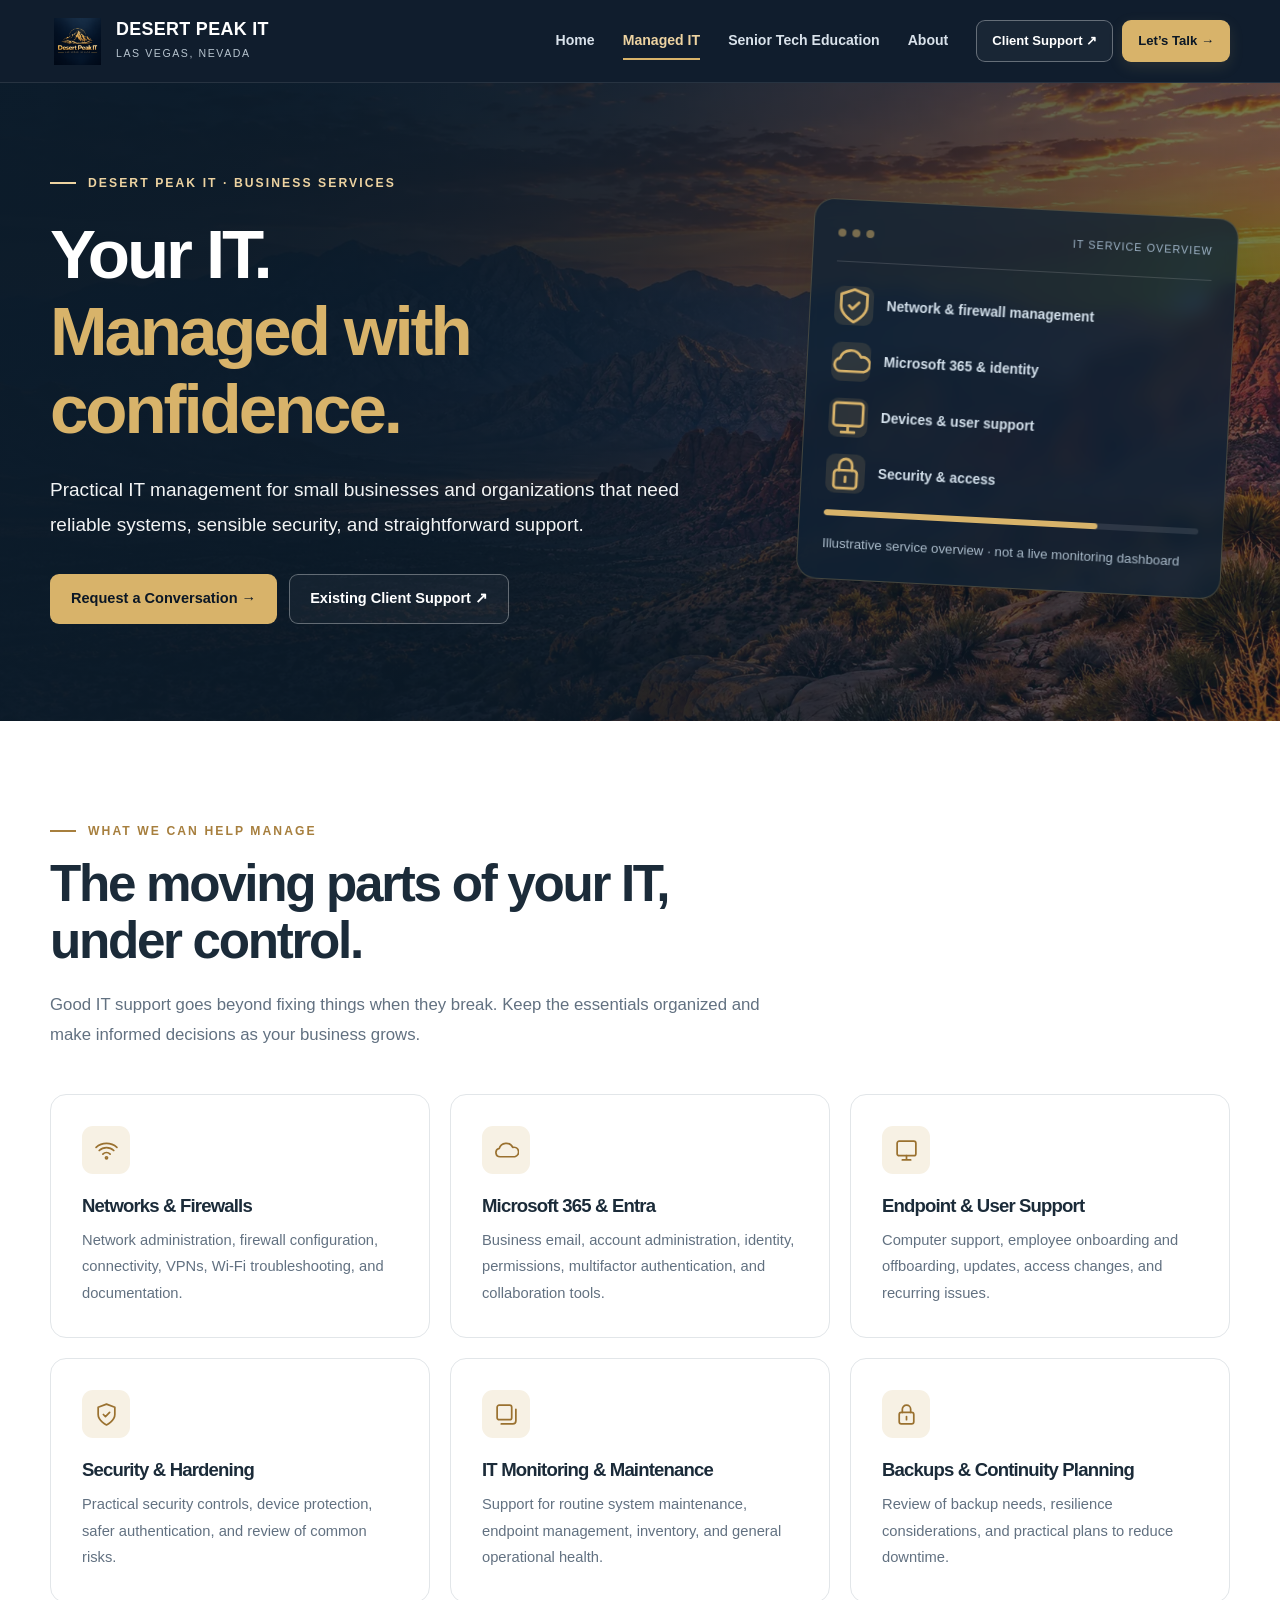
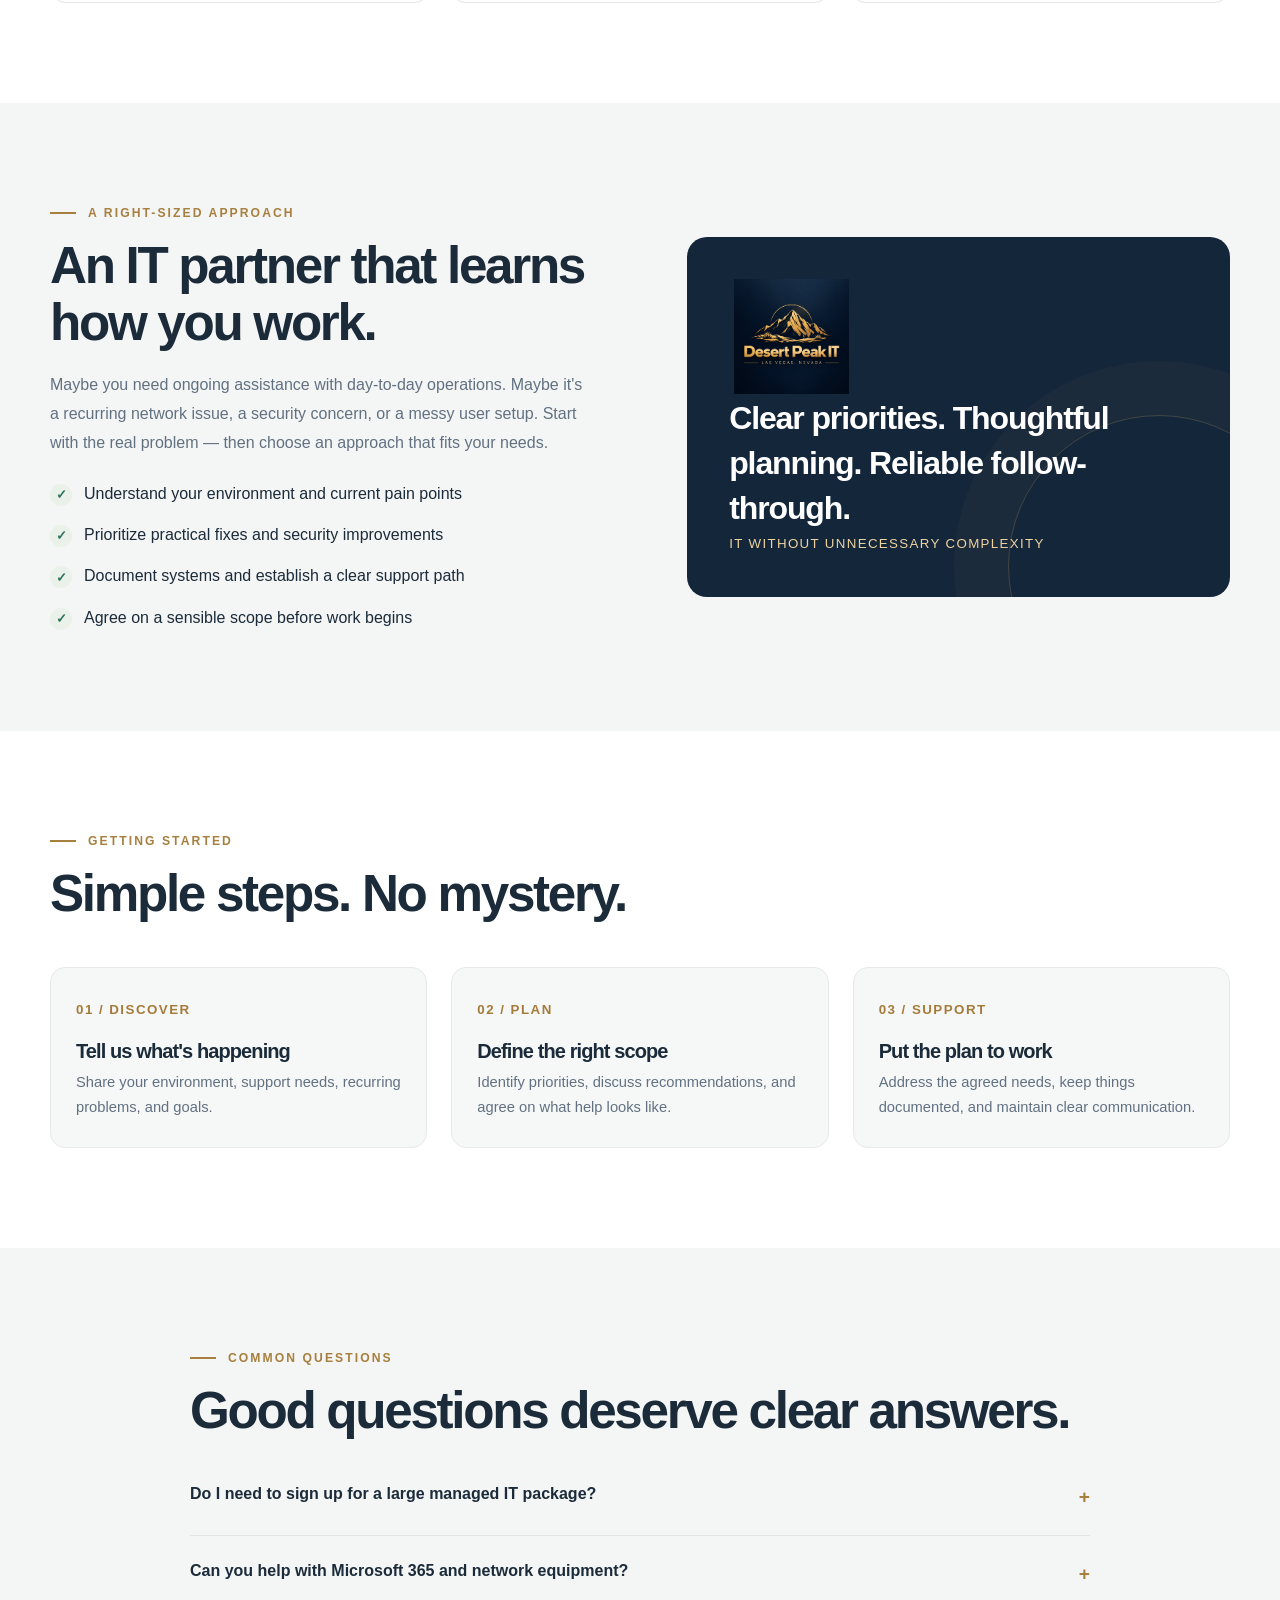
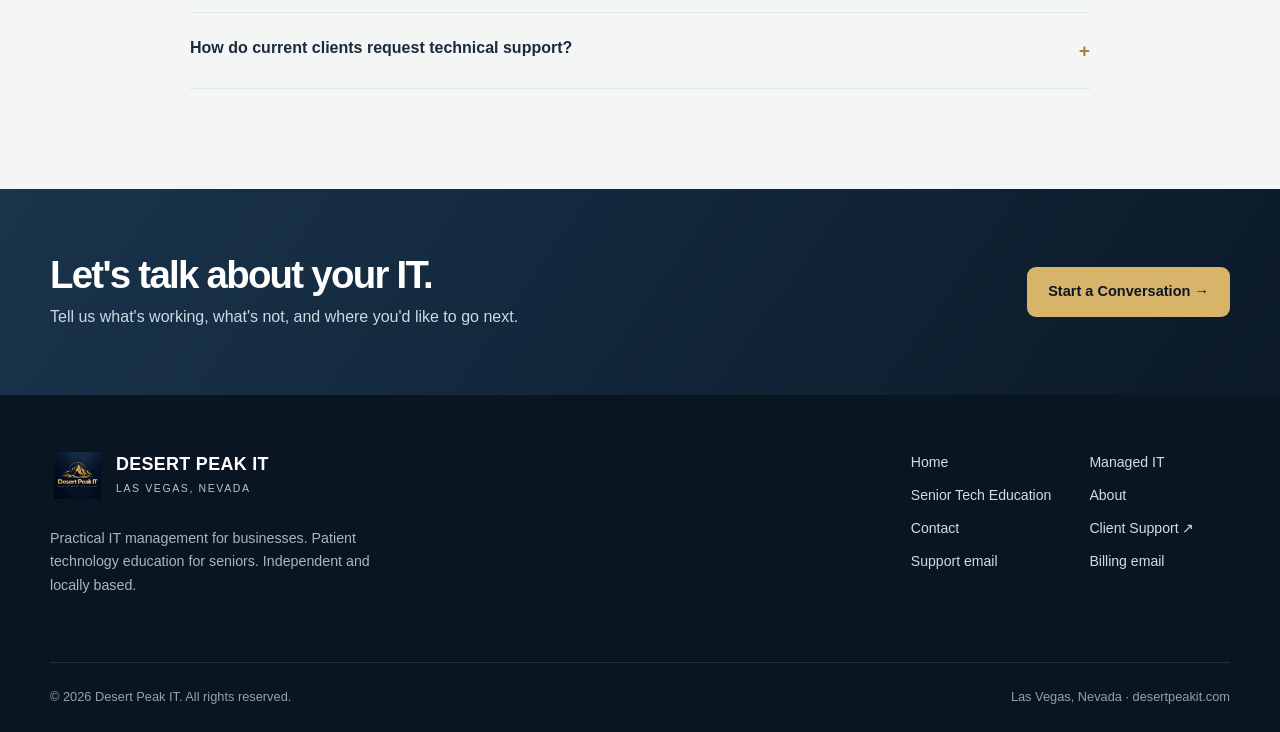
==== commit 6eac9ced: "Add files via upload" ====
--- a/managed-it.html
+++ b/managed-it.html
@@ -59,7 +59,7 @@
 </style></head><body class="page-business">
  <a class="skip-link" href="#main">Skip to content</a>
  <header class="site-header"><div class="container nav">
- <a class="brand" href="./index.html" aria-label="Desert Peak IT, homepage"><span class="brand-icon"><img src="[data-uri]" alt="" width="39" height="36"></span><span><span class="brand-name">DESERT PEAK IT</span><span class="brand-loc">LAS VEGAS, NEVADA</span></span></a>
+ <a class="brand" href="./index.html" aria-label="Desert Peak IT, homepage"><span class="brand-icon"><img src="[data-uri]